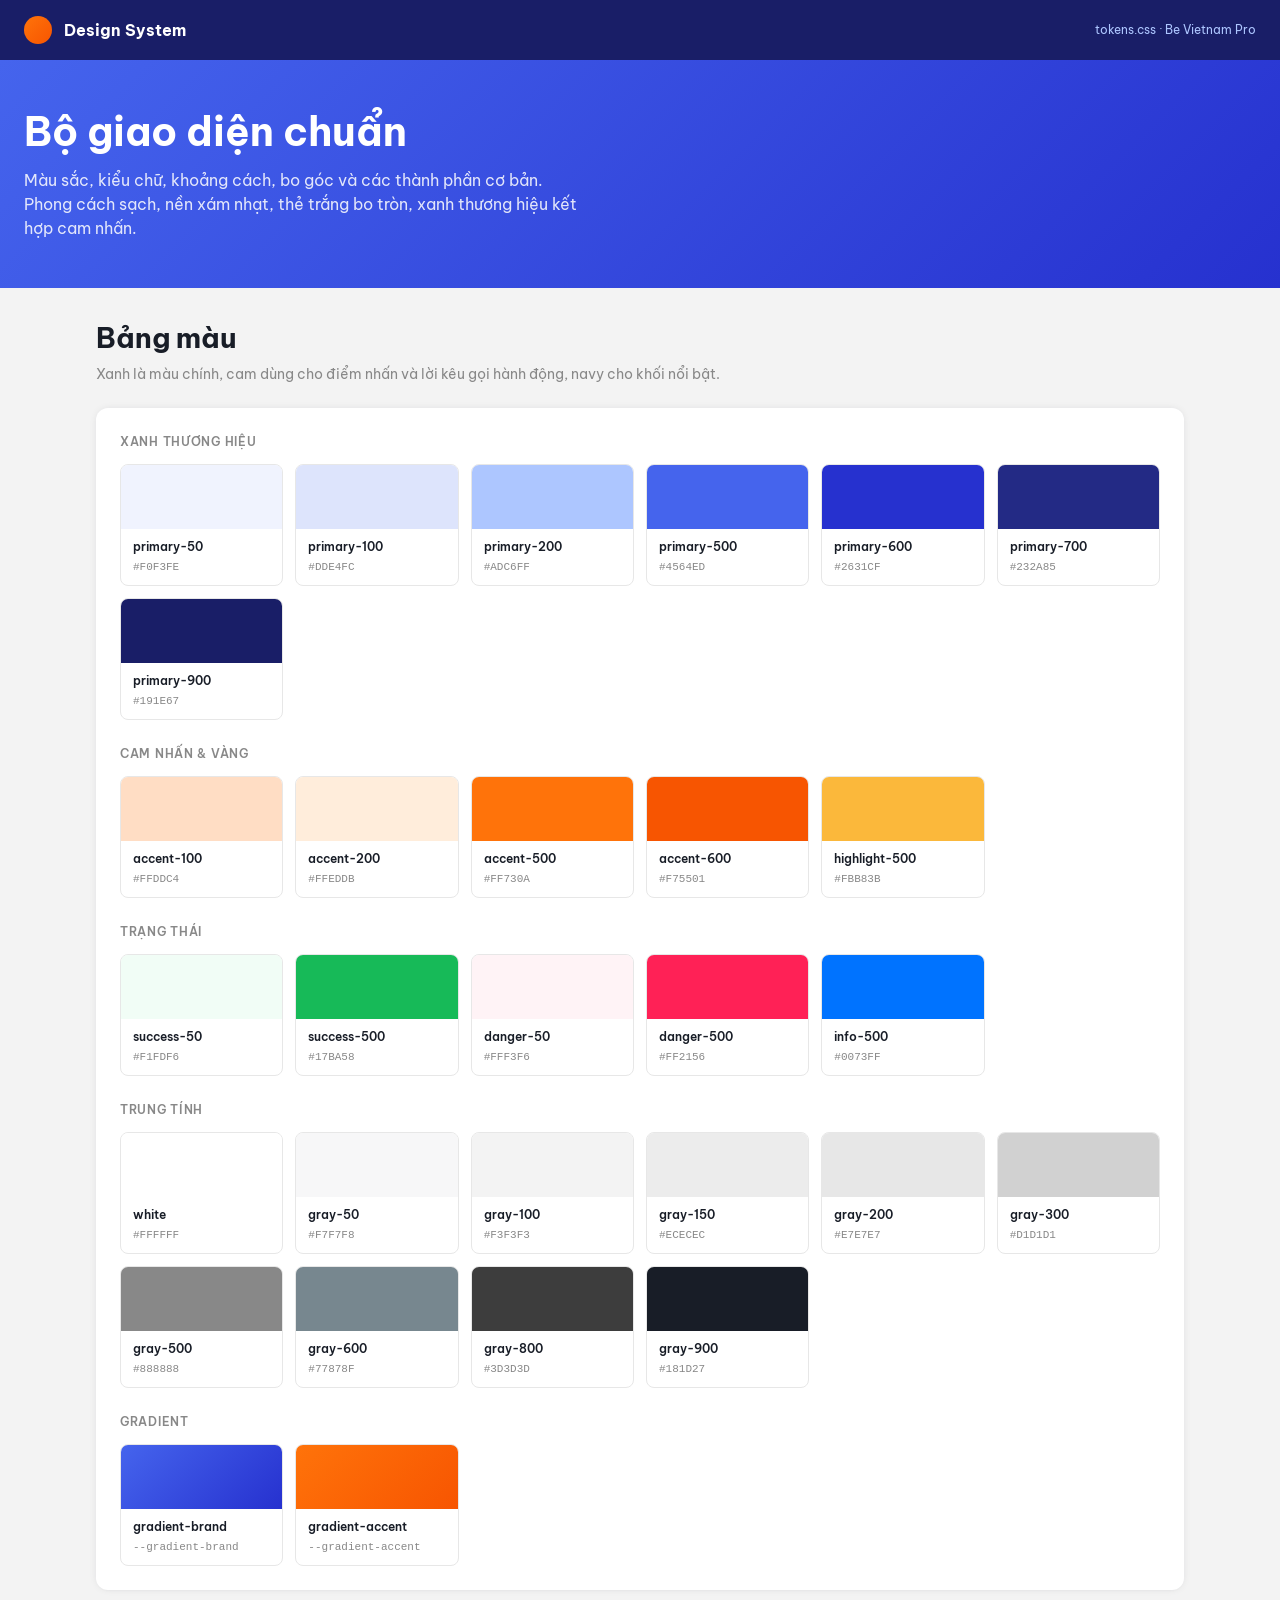
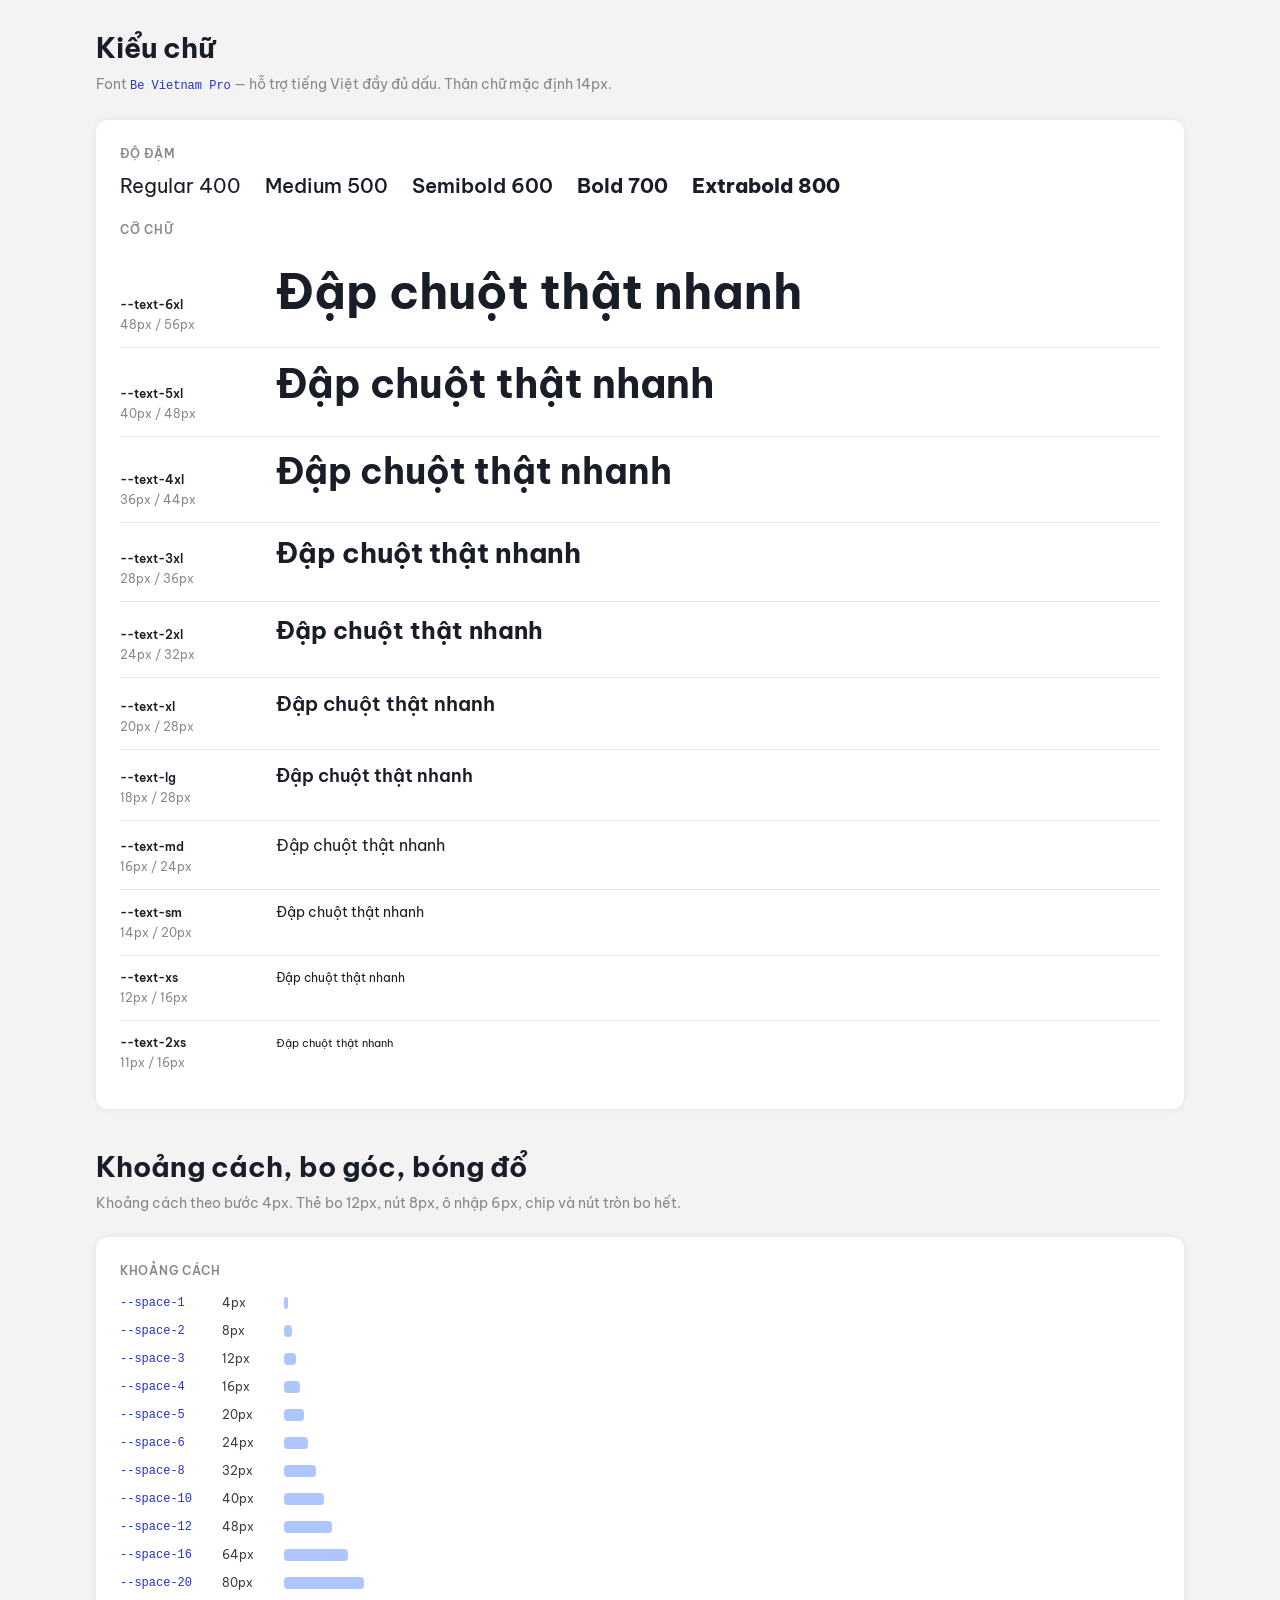
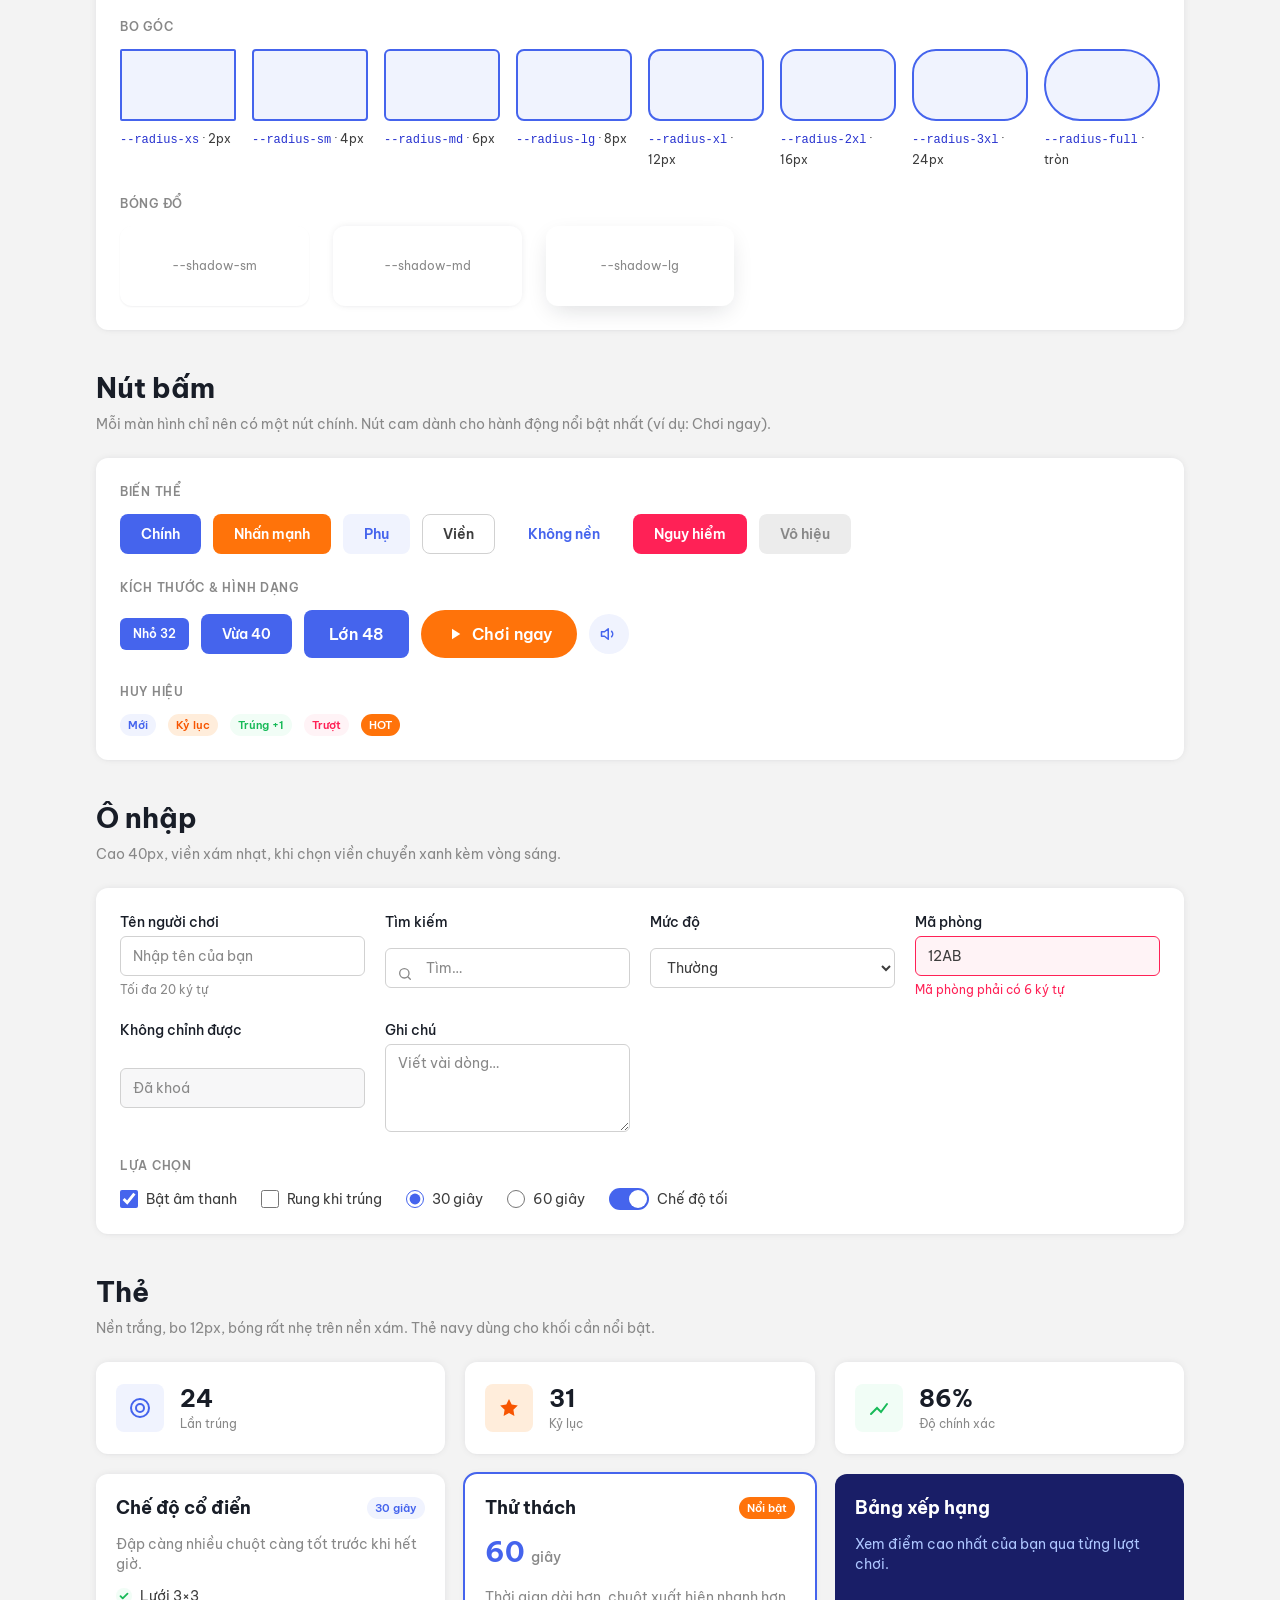
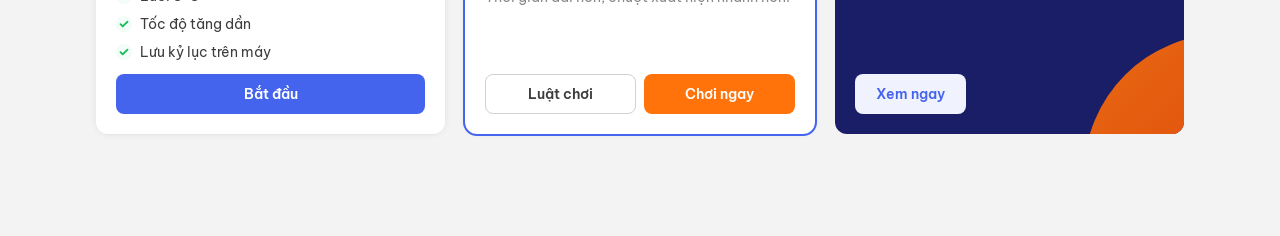
==== design/design-system.html @ 77c72584 "Thêm design system: tokens.css và trang xem trước Bảng màu, kiểu chữ, cỡ chữ, khoảng cách, bo góc, b" ====
<!doctype html>
<html lang="vi">
<head>
<meta charset="utf-8">
<meta name="viewport" content="width=device-width, initial-scale=1">
<title>Design System</title>
<link rel="preconnect" href="https://fonts.googleapis.com">
<link rel="preconnect" href="https://fonts.gstatic.com" crossorigin>
<link href="https://fonts.googleapis.com/css2?family=Be+Vietnam+Pro:wght@400;500;600;700;800&display=swap" rel="stylesheet">
<link rel="stylesheet" href="tokens.css">
<style>
  * { box-sizing: border-box; }
  body {
    margin: 0;
    font-family: var(--font-sans);
    font-size: var(--text-sm);
    line-height: var(--leading-sm);
    color: var(--text-primary);
    background: var(--bg-page);
  }
  h1, h2, h3 { color: var(--text-heading); margin: 0; }

  /* ---------- Bố cục trang xem trước ---------- */
  .topbar {
    background: var(--bg-brand-strong);
    color: var(--text-on-brand);
    padding: var(--space-4) var(--space-6);
    display: flex; align-items: center; gap: var(--space-3);
  }
  .topbar .dot { width: 28px; height: 28px; border-radius: var(--radius-full); background: var(--gradient-accent); }
  .topbar strong { font-size: var(--text-md); font-weight: var(--font-weight-bold); }
  .topbar span { color: var(--color-primary-200); font-size: var(--text-xs); margin-left: auto; }

  .hero {
    background: var(--gradient-brand);
    color: var(--text-on-brand);
    padding: var(--space-12) var(--space-6);
  }
  .hero h1 { color: inherit; font-size: var(--text-5xl); line-height: var(--leading-5xl); font-weight: var(--font-weight-bold); }
  .hero p { margin: var(--space-3) 0 0; font-size: var(--text-md); line-height: var(--leading-md); opacity: .85; max-width: 560px; }

  main { max-width: 1120px; margin: 0 auto; padding: var(--space-8) var(--space-4) var(--space-16); }
  section { margin-bottom: var(--space-10); }
  .section-title { font-size: var(--text-3xl); line-height: var(--leading-3xl); font-weight: var(--font-weight-bold); margin-bottom: var(--space-2); }
  .section-desc { color: var(--text-secondary); margin: 0 0 var(--space-6); }
  .panel {
    background: var(--bg-surface);
    border-radius: var(--radius-xl);
    box-shadow: var(--shadow-md);
    padding: var(--space-6);
  }
  .group-label {
    font-size: var(--text-xs); font-weight: var(--font-weight-semibold);
    color: var(--text-secondary); text-transform: uppercase; letter-spacing: .06em;
    margin: var(--space-6) 0 var(--space-3);
  }
  .group-label:first-child { margin-top: 0; }
  .row { display: flex; flex-wrap: wrap; gap: var(--space-3); align-items: center; }
  code { font-family: var(--font-mono); font-size: var(--text-xs); color: var(--color-primary-600); }

  /* ---------- Bảng màu ---------- */
  .swatches { display: grid; grid-template-columns: repeat(auto-fill, minmax(140px, 1fr)); gap: var(--space-3); }
  .swatch { border: 1px solid var(--border-subtle); border-radius: var(--radius-lg); overflow: hidden; background: var(--bg-surface); }
  .swatch .chip { height: 64px; }
  .swatch .meta { padding: var(--space-2) var(--space-3); }
  .swatch .name { font-weight: var(--font-weight-semibold); font-size: var(--text-xs); color: var(--text-heading); }
  .swatch .hex { font-size: var(--text-2xs); color: var(--text-secondary); font-family: var(--font-mono); }

  /* ---------- Kiểu chữ ---------- */
  .type-row { display: grid; grid-template-columns: 140px 1fr; gap: var(--space-4); align-items: baseline;
              padding: var(--space-3) 0; border-bottom: 1px solid var(--border-subtle); }
  .type-row:last-child { border-bottom: 0; }
  .type-row .spec { font-size: var(--text-xs); color: var(--text-secondary); }
  .type-row .spec b { display: block; color: var(--text-heading); font-weight: var(--font-weight-semibold); }
  .sample { color: var(--text-heading); overflow-wrap: anywhere; }
  .weights { display: flex; flex-wrap: wrap; gap: var(--space-6); font-size: var(--text-xl); color: var(--text-heading); }

  /* ---------- Khoảng cách & bo góc ---------- */
  .space-list { display: grid; gap: var(--space-2); }
  .space-item { display: grid; grid-template-columns: 90px 50px 1fr; align-items: center; gap: var(--space-3); font-size: var(--text-xs); }
  .space-bar { height: 12px; background: var(--color-primary-200); border-radius: var(--radius-sm); }
  .radius-grid { display: grid; grid-template-columns: repeat(auto-fill, minmax(110px, 1fr)); gap: var(--space-4); }
  .radius-box { height: 72px; background: var(--bg-brand-soft); border: 2px solid var(--color-primary-500); }
  .radius-grid .cap { font-size: var(--text-xs); margin-top: var(--space-2); }
  .shadow-grid { display: grid; grid-template-columns: repeat(auto-fill, minmax(160px, 1fr)); gap: var(--space-6); }
  .shadow-box { height: 80px; background: var(--bg-surface); border-radius: var(--radius-xl); display: grid; place-items: center; font-size: var(--text-xs); color: var(--text-secondary); }

  /* =====================================================
     COMPONENT — có thể chép sang dự án
     ===================================================== */

  /* Nút */
  .btn {
    display: inline-flex; align-items: center; justify-content: center; gap: var(--space-2);
    height: 40px; padding: 0 var(--space-5);
    font: inherit; font-size: var(--text-sm); font-weight: var(--font-weight-semibold);
    border: 1px solid transparent; border-radius: var(--radius-lg);
    cursor: pointer; white-space: nowrap;
    transition: background var(--duration-fast) var(--ease-standard),
                border-color var(--duration-fast) var(--ease-standard),
                transform var(--duration-fast) var(--ease-standard);
  }
  .btn:focus-visible { outline: none; box-shadow: var(--focus-ring); }
  .btn:active { transform: translateY(1px); }
  .btn:disabled { cursor: not-allowed; background: var(--color-gray-150); color: var(--color-gray-500); border-color: transparent; }

  .btn-primary   { background: var(--color-primary-500); color: var(--text-on-brand); }
  .btn-primary:hover:not(:disabled)   { background: var(--color-primary-600); }
  .btn-accent    { background: var(--color-accent-500); color: var(--text-on-brand); }
  .btn-accent:hover:not(:disabled)    { background: var(--color-accent-600); }
  .btn-secondary { background: var(--bg-brand-soft); color: var(--color-primary-500); }
  .btn-secondary:hover:not(:disabled) { background: var(--color-primary-100); }
  .btn-outline   { background: var(--bg-surface); color: var(--text-primary); border-color: var(--border-default); }
  .btn-outline:hover:not(:disabled)   { border-color: var(--color-primary-500); color: var(--color-primary-500); }
  .btn-ghost     { background: transparent; color: var(--color-primary-500); }
  .btn-ghost:hover:not(:disabled)     { background: var(--bg-brand-soft); }
  .btn-danger    { background: var(--color-danger-500); color: var(--text-on-brand); }

  .btn-sm   { height: 32px; padding: 0 var(--space-3); font-size: var(--text-xs); border-radius: var(--radius-md); }
  .btn-lg   { height: 48px; padding: 0 var(--space-6); font-size: var(--text-md); }
  .btn-pill { border-radius: var(--radius-full); }
  .btn-icon { width: 40px; padding: 0; border-radius: var(--radius-full); }

  /* Ô nhập */
  .field { display: grid; gap: var(--space-1); min-width: 0; }
  .field label { font-size: var(--text-sm); font-weight: var(--font-weight-medium); color: var(--text-heading); }
  .field .hint { font-size: var(--text-xs); color: var(--text-secondary); }
  .field .hint.error { color: var(--color-danger-500); }
  .input, .select, .textarea {
    width: 100%; height: 40px; padding: 0 var(--space-3);
    font: inherit; color: var(--text-primary);
    background: var(--bg-surface);
    border: 1px solid var(--border-default); border-radius: var(--radius-md);
    transition: border-color var(--duration-fast), box-shadow var(--duration-fast);
  }
  .textarea { height: auto; min-height: 88px; padding: var(--space-2) var(--space-3); resize: vertical; }
  .input::placeholder, .textarea::placeholder { color: var(--color-gray-500); }
  .input:hover, .select:hover, .textarea:hover { border-color: var(--color-gray-500); }
  .input:focus, .select:focus, .textarea:focus { outline: none; border-color: var(--border-focus); box-shadow: var(--focus-ring); }
  .input.is-error { border-color: var(--color-danger-500); background: var(--color-danger-50); }
  .input:disabled { background: var(--bg-subtle); color: var(--color-gray-500); cursor: not-allowed; }
  .input-group { position: relative; }
  .input-group .input { padding-left: 40px; }
  .input-group svg { position: absolute; left: 12px; top: 50%; transform: translateY(-50%); color: var(--color-gray-500); }

  .check { display: inline-flex; align-items: center; gap: var(--space-2); cursor: pointer; }
  .check input { width: 18px; height: 18px; accent-color: var(--color-primary-500); margin: 0; }

  .switch { position: relative; width: 40px; height: 22px; display: inline-block; }
  .switch input { opacity: 0; width: 0; height: 0; }
  .switch span { position: absolute; inset: 0; background: var(--color-gray-300); border-radius: var(--radius-full); cursor: pointer; transition: background var(--duration-base); }
  .switch span::before { content: ""; position: absolute; width: 18px; height: 18px; left: 2px; top: 2px; background: #fff; border-radius: 50%; box-shadow: var(--shadow-sm); transition: transform var(--duration-base) var(--ease-standard); }
  .switch input:checked + span { background: var(--color-primary-500); }
  .switch input:checked + span::before { transform: translateX(18px); }
  .switch input:focus-visible + span { box-shadow: var(--focus-ring); }

  .form-grid { display: grid; grid-template-columns: repeat(auto-fit, minmax(240px, 1fr)); gap: var(--space-5); }

  /* Huy hiệu */
  .badge { display: inline-flex; align-items: center; height: 22px; padding: 0 var(--space-2);
           font-size: var(--text-2xs); font-weight: var(--font-weight-semibold); border-radius: var(--radius-full); }
  .badge-brand   { background: var(--bg-brand-soft); color: var(--color-primary-500); }
  .badge-accent  { background: var(--color-accent-200); color: var(--color-accent-600); }
  .badge-success { background: var(--color-success-50); color: var(--color-success-500); }
  .badge-danger  { background: var(--color-danger-50); color: var(--color-danger-500); }
  .badge-solid   { background: var(--color-accent-500); color: #fff; }

  /* Thẻ */
  .cards { display: grid; grid-template-columns: repeat(auto-fill, minmax(260px, 1fr)); gap: var(--space-5); }
  .card {
    background: var(--bg-surface); border-radius: var(--radius-xl); box-shadow: var(--shadow-md);
    padding: var(--space-5); display: flex; flex-direction: column; gap: var(--space-3);
    transition: box-shadow var(--duration-base) var(--ease-standard), transform var(--duration-base) var(--ease-standard);
  }
  .card.interactive:hover { box-shadow: var(--shadow-lg); transform: translateY(-2px); }
  .card h3 { font-size: var(--text-lg); line-height: var(--leading-lg); font-weight: var(--font-weight-bold); }
  .card p { margin: 0; color: var(--text-secondary); }
  .card .card-head { display: flex; justify-content: space-between; align-items: center; gap: var(--space-2); }
  .card .price { font-size: var(--text-3xl); line-height: var(--leading-3xl); font-weight: var(--font-weight-bold); color: var(--color-primary-500); }
  .card .price small { font-size: var(--text-sm); font-weight: var(--font-weight-medium); color: var(--text-secondary); }
  .card ul { margin: 0; padding: 0; list-style: none; display: grid; gap: var(--space-2); }
  .card li { display: flex; gap: var(--space-2); align-items: flex-start; }
  .card li::before { content: ""; flex: none; width: 16px; height: 16px; margin-top: 2px; border-radius: 50%;
                     background: var(--color-success-50) url("data:image/svg+xml,%3Csvg xmlns='http://www.w3.org/2000/svg' viewBox='0 0 16 16'%3E%3Cpath d='M4.5 8.2l2.2 2.2 4.8-4.8' fill='none' stroke='%2317ba58' stroke-width='1.8' stroke-linecap='round' stroke-linejoin='round'/%3E%3C/svg%3E") center/16px no-repeat; }
  .card .actions { margin-top: auto; display: flex; gap: var(--space-2); }
  .card .actions .btn { flex: 1; }
  .card.featured { outline: 2px solid var(--color-primary-500); }

  .card-stat { flex-direction: row; align-items: center; gap: var(--space-4); }
  .card-stat .icon { flex: none; width: 48px; height: 48px; border-radius: var(--radius-lg); display: grid; place-items: center; }
  .card-stat .value { font-size: var(--text-2xl); line-height: var(--leading-2xl); font-weight: var(--font-weight-bold); color: var(--text-heading); }
  .card-stat .label { font-size: var(--text-xs); color: var(--text-secondary); }

  .card-dark { background: var(--bg-brand-strong); color: var(--text-on-brand); box-shadow: none; position: relative; overflow: hidden; }
  .card-dark h3 { color: inherit; }
  .card-dark p { color: var(--color-primary-200); }
  .card-dark::after { content: ""; position: absolute; right: -40px; bottom: -40px; width: 140px; height: 140px;
                      border-top-left-radius: var(--radius-full); background: var(--gradient-accent); opacity: .9; }
  .card-dark > * { position: relative; z-index: 1; }

  @media (max-width: 600px) {
    .hero { padding: var(--space-8) var(--space-4); }
    .hero h1 { font-size: var(--text-3xl); line-height: var(--leading-3xl); }
    .panel { padding: var(--space-4); }
    .type-row { grid-template-columns: 1fr; gap: var(--space-1); }
    .topbar span { display: none; }
  }
</style>
</head>
<body>

<header class="topbar">
  <div class="dot" aria-hidden="true"></div>
  <strong>Design System</strong>
  <span>tokens.css · Be Vietnam Pro</span>
</header>

<div class="hero">
  <h1>Bộ giao diện chuẩn</h1>
  <p>Màu sắc, kiểu chữ, khoảng cách, bo góc và các thành phần cơ bản. Phong cách sạch, nền xám nhạt, thẻ trắng bo tròn, xanh thương hiệu kết hợp cam nhấn.</p>
</div>

<main>

  <!-- ============ MÀU ============ -->
  <section>
    <h2 class="section-title">Bảng màu</h2>
    <p class="section-desc">Xanh là màu chính, cam dùng cho điểm nhấn và lời kêu gọi hành động, navy cho khối nổi bật.</p>
    <div class="panel" id="palette"></div>
  </section>

  <!-- ============ KIỂU CHỮ ============ -->
  <section>
    <h2 class="section-title">Kiểu chữ</h2>
    <p class="section-desc">Font <code>Be Vietnam Pro</code> — hỗ trợ tiếng Việt đầy đủ dấu. Thân chữ mặc định 14px.</p>
    <div class="panel">
      <div class="group-label">Độ đậm</div>
      <div class="weights">
        <span style="font-weight:400">Regular 400</span>
        <span style="font-weight:500">Medium 500</span>
        <span style="font-weight:600">Semibold 600</span>
        <span style="font-weight:700">Bold 700</span>
        <span style="font-weight:800">Extrabold 800</span>
      </div>
      <div class="group-label">Cỡ chữ</div>
      <div id="typescale"></div>
    </div>
  </section>

  <!-- ============ KHOẢNG CÁCH / BO GÓC / BÓNG ============ -->
  <section>
    <h2 class="section-title">Khoảng cách, bo góc, bóng đổ</h2>
    <p class="section-desc">Khoảng cách theo bước 4px. Thẻ bo 12px, nút 8px, ô nhập 6px, chip và nút tròn bo hết.</p>
    <div class="panel">
      <div class="group-label">Khoảng cách</div>
      <div class="space-list" id="spacing"></div>
      <div class="group-label">Bo góc</div>
      <div class="radius-grid" id="radius"></div>
      <div class="group-label">Bóng đổ</div>
      <div class="shadow-grid">
        <div class="shadow-box" style="box-shadow:var(--shadow-sm)">--shadow-sm</div>
        <div class="shadow-box" style="box-shadow:var(--shadow-md)">--shadow-md</div>
        <div class="shadow-box" style="box-shadow:var(--shadow-lg)">--shadow-lg</div>
      </div>
    </div>
  </section>

  <!-- ============ NÚT ============ -->
  <section>
    <h2 class="section-title">Nút bấm</h2>
    <p class="section-desc">Mỗi màn hình chỉ nên có một nút chính. Nút cam dành cho hành động nổi bật nhất (ví dụ: Chơi ngay).</p>
    <div class="panel">
      <div class="group-label">Biến thể</div>
      <div class="row">
        <button class="btn btn-primary">Chính</button>
        <button class="btn btn-accent">Nhấn mạnh</button>
        <button class="btn btn-secondary">Phụ</button>
        <button class="btn btn-outline">Viền</button>
        <button class="btn btn-ghost">Không nền</button>
        <button class="btn btn-danger">Nguy hiểm</button>
        <button class="btn btn-primary" disabled>Vô hiệu</button>
      </div>
      <div class="group-label">Kích thước & hình dạng</div>
      <div class="row">
        <button class="btn btn-primary btn-sm">Nhỏ 32</button>
        <button class="btn btn-primary">Vừa 40</button>
        <button class="btn btn-primary btn-lg">Lớn 48</button>
        <button class="btn btn-accent btn-lg btn-pill">
          <svg width="18" height="18" viewBox="0 0 24 24" fill="currentColor" aria-hidden="true"><path d="M8 5v14l11-7z"/></svg>
          Chơi ngay
        </button>
        <button class="btn btn-secondary btn-icon" aria-label="Âm thanh">
          <svg width="18" height="18" viewBox="0 0 24 24" fill="none" stroke="currentColor" stroke-width="2" stroke-linecap="round" stroke-linejoin="round" aria-hidden="true"><path d="M11 5 6 9H2v6h4l5 4V5z"/><path d="M15.5 8.5a5 5 0 0 1 0 7"/></svg>
        </button>
      </div>
      <div class="group-label">Huy hiệu</div>
      <div class="row">
        <span class="badge badge-brand">Mới</span>
        <span class="badge badge-accent">Kỷ lục</span>
        <span class="badge badge-success">Trúng +1</span>
        <span class="badge badge-danger">Trượt</span>
        <span class="badge badge-solid">HOT</span>
      </div>
    </div>
  </section>

  <!-- ============ Ô NHẬP ============ -->
  <section>
    <h2 class="section-title">Ô nhập</h2>
    <p class="section-desc">Cao 40px, viền xám nhạt, khi chọn viền chuyển xanh kèm vòng sáng.</p>
    <div class="panel">
      <div class="form-grid">
        <div class="field">
          <label for="f1">Tên người chơi</label>
          <input id="f1" class="input" placeholder="Nhập tên của bạn">
          <span class="hint">Tối đa 20 ký tự</span>
        </div>
        <div class="field">
          <label for="f2">Tìm kiếm</label>
          <div class="input-group">
            <svg width="16" height="16" viewBox="0 0 24 24" fill="none" stroke="currentColor" stroke-width="2" stroke-linecap="round" aria-hidden="true"><circle cx="11" cy="11" r="7"/><path d="m20 20-3.5-3.5"/></svg>
            <input id="f2" class="input" placeholder="Tìm…">
          </div>
        </div>
        <div class="field">
          <label for="f3">Mức độ</label>
          <select id="f3" class="select">
            <option>Dễ</option><option selected>Thường</option><option>Khó</option>
          </select>
        </div>
        <div class="field">
          <label for="f4">Mã phòng</label>
          <input id="f4" class="input is-error" value="12AB" aria-invalid="true" aria-describedby="f4h">
          <span class="hint error" id="f4h">Mã phòng phải có 6 ký tự</span>
        </div>
        <div class="field">
          <label for="f5">Không chỉnh được</label>
          <input id="f5" class="input" value="Đã khoá" disabled>
        </div>
        <div class="field">
          <label for="f6">Ghi chú</label>
          <textarea id="f6" class="textarea" placeholder="Viết vài dòng…"></textarea>
        </div>
      </div>
      <div class="group-label">Lựa chọn</div>
      <div class="row" style="gap:var(--space-6)">
        <label class="check"><input type="checkbox" checked> Bật âm thanh</label>
        <label class="check"><input type="checkbox"> Rung khi trúng</label>
        <label class="check"><input type="radio" name="r" checked> 30 giây</label>
        <label class="check"><input type="radio" name="r"> 60 giây</label>
        <label class="check"><span class="switch"><input type="checkbox" checked><span></span></span> Chế độ tối</label>
      </div>
    </div>
  </section>

  <!-- ============ THẺ ============ -->
  <section>
    <h2 class="section-title">Thẻ</h2>
    <p class="section-desc">Nền trắng, bo 12px, bóng rất nhẹ trên nền xám. Thẻ navy dùng cho khối cần nổi bật.</p>

    <div class="cards" style="margin-bottom:var(--space-5)">
      <div class="card card-stat">
        <div class="icon" style="background:var(--bg-brand-soft);color:var(--color-primary-500)">
          <svg width="24" height="24" viewBox="0 0 24 24" fill="none" stroke="currentColor" stroke-width="2" stroke-linecap="round" aria-hidden="true"><circle cx="12" cy="12" r="9"/><circle cx="12" cy="12" r="4"/></svg>
        </div>
        <div><div class="value">24</div><div class="label">Lần trúng</div></div>
      </div>
      <div class="card card-stat">
        <div class="icon" style="background:var(--color-accent-200);color:var(--color-accent-600)">
          <svg width="24" height="24" viewBox="0 0 24 24" fill="currentColor" aria-hidden="true"><path d="m12 3 2.7 5.6 6.1.9-4.4 4.3 1 6.1L12 17l-5.4 2.9 1-6.1-4.4-4.3 6.1-.9z"/></svg>
        </div>
        <div><div class="value">31</div><div class="label">Kỷ lục</div></div>
      </div>
      <div class="card card-stat">
        <div class="icon" style="background:var(--color-success-50);color:var(--color-success-500)">
          <svg width="24" height="24" viewBox="0 0 24 24" fill="none" stroke="currentColor" stroke-width="2" stroke-linecap="round" aria-hidden="true"><path d="M4 18 10 12l4 4 6-8"/></svg>
        </div>
        <div><div class="value">86%</div><div class="label">Độ chính xác</div></div>
      </div>
    </div>

    <div class="cards">
      <article class="card interactive">
        <div class="card-head"><h3>Chế độ cổ điển</h3><span class="badge badge-brand">30 giây</span></div>
        <p>Đập càng nhiều chuột càng tốt trước khi hết giờ.</p>
        <ul>
          <li>Lưới 3×3</li>
          <li>Tốc độ tăng dần</li>
          <li>Lưu kỷ lục trên máy</li>
        </ul>
        <div class="actions"><button class="btn btn-primary">Bắt đầu</button></div>
      </article>

      <article class="card interactive featured">
        <div class="card-head"><h3>Thử thách</h3><span class="badge badge-solid">Nổi bật</span></div>
        <div class="price">60 <small>giây</small></div>
        <p>Thời gian dài hơn, chuột xuất hiện nhanh hơn.</p>
        <div class="actions">
          <button class="btn btn-outline">Luật chơi</button>
          <button class="btn btn-accent">Chơi ngay</button>
        </div>
      </article>

      <article class="card card-dark">
        <h3>Bảng xếp hạng</h3>
        <p>Xem điểm cao nhất của bạn qua từng lượt chơi.</p>
        <div class="actions"><button class="btn btn-secondary" style="flex:0 0 auto">Xem ngay</button></div>
      </article>
    </div>
  </section>

</main>

<script>
  const palette = [
    ["Xanh thương hiệu", [
      ["primary-50", "--color-primary-50"], ["primary-100", "--color-primary-100"], ["primary-200", "--color-primary-200"],
      ["primary-500", "--color-primary-500"], ["primary-600", "--color-primary-600"], ["primary-700", "--color-primary-700"],
      ["primary-900", "--color-primary-900"]]],
    ["Cam nhấn & vàng", [
      ["accent-100", "--color-accent-100"], ["accent-200", "--color-accent-200"], ["accent-500", "--color-accent-500"],
      ["accent-600", "--color-accent-600"], ["highlight-500", "--color-highlight-500"]]],
    ["Trạng thái", [
      ["success-50", "--color-success-50"], ["success-500", "--color-success-500"],
      ["danger-50", "--color-danger-50"], ["danger-500", "--color-danger-500"], ["info-500", "--color-info-500"]]],
    ["Trung tính", [
      ["white", "--color-white"], ["gray-50", "--color-gray-50"], ["gray-100", "--color-gray-100"], ["gray-150", "--color-gray-150"],
      ["gray-200", "--color-gray-200"], ["gray-300", "--color-gray-300"], ["gray-500", "--color-gray-500"],
      ["gray-600", "--color-gray-600"], ["gray-800", "--color-gray-800"], ["gray-900", "--color-gray-900"]]],
    ["Gradient", [["gradient-brand", "--gradient-brand"], ["gradient-accent", "--gradient-accent"]]],
  ];
  const css = getComputedStyle(document.documentElement);
  const v = n => css.getPropertyValue(n).trim();

  document.getElementById("palette").innerHTML = palette.map(([group, items]) => `
    <div class="group-label">${group}</div>
    <div class="swatches">${items.map(([name, token]) => `
      <div class="swatch">
        <div class="chip" style="background:var(${token})"></div>
        <div class="meta"><div class="name">${name}</div><div class="hex">${token.startsWith("--gradient") ? token : v(token).toUpperCase()}</div></div>
      </div>`).join("")}
    </div>`).join("");

  const sizes = ["6xl","5xl","4xl","3xl","2xl","xl","lg","md","sm","xs","2xs"];
  const weightFor = s => ["6xl","5xl","4xl","3xl","2xl"].includes(s) ? 700 : ["xl","lg"].includes(s) ? 600 : 400;
  document.getElementById("typescale").innerHTML = sizes.map(s => `
    <div class="type-row">
      <div class="spec"><b>--text-${s}</b>${v("--text-" + s)} / ${v("--leading-" + s)}</div>
      <div class="sample" style="font-size:var(--text-${s});line-height:var(--leading-${s});font-weight:${weightFor(s)}">Đập chuột thật nhanh</div>
    </div>`).join("");

  document.getElementById("spacing").innerHTML = ["1","2","3","4","5","6","8","10","12","16","20"].map(n => `
    <div class="space-item"><code>--space-${n}</code><span>${v("--space-" + n)}</span><div class="space-bar" style="width:var(--space-${n})"></div></div>`).join("");

  document.getElementById("radius").innerHTML = ["xs","sm","md","lg","xl","2xl","3xl","full"].map(r => `
    <div><div class="radius-box" style="border-radius:var(--radius-${r})"></div>
    <div class="cap"><code>--radius-${r}</code> · ${v("--radius-" + r) === "9999px" ? "tròn" : v("--radius-" + r)}</div></div>`).join("");
</script>
</body>
</html>
---- design/tokens.css ----
/*
 * Design tokens — phong cách tham khảo fpt.vn
 * (chỉ học bảng màu, kiểu chữ, nhịp khoảng cách, bo góc; không dùng logo/hình ảnh/nội dung)
 *
 * Cách dùng:  <link rel="stylesheet" href="design/tokens.css">
 * Font:       Be Vietnam Pro (Google Fonts) — nạp trong HTML.
 */

:root {
  /* ===== MÀU ===== */

  /* Xanh thương hiệu (màu chính) */
  --color-primary-50:  #f0f3fe;  /* nền nhạt, container */
  --color-primary-100: #dde4fc;
  --color-primary-200: #adc6ff;
  --color-primary-500: #4564ed;  /* màu chính */
  --color-primary-600: #2631cf;  /* hover */
  --color-primary-700: #232a85;  /* active */
  --color-primary-900: #191e67;  /* navy — header, khối nổi bật */

  /* Cam nhấn (khuyến mãi, CTA phụ, điểm nhấn) */
  --color-accent-100: #ffddc4;
  --color-accent-200: #ffeddb;
  --color-accent-500: #ff730a;
  --color-accent-600: #f75501;

  /* Vàng (huy hiệu, ngôi sao, kỷ lục) */
  --color-highlight-500: #fbb83b;

  /* Trạng thái */
  --color-success-50:  #f1fdf6;
  --color-success-500: #17ba58;
  --color-danger-50:   #fff3f6;
  --color-danger-500:  #ff2156;
  --color-info-500:    #0073ff;

  /* Trung tính */
  --color-white:      #ffffff;
  --color-gray-50:    #f7f7f8;
  --color-gray-100:   #f3f3f3;  /* nền trang */
  --color-gray-150:   #ececec;
  --color-gray-200:   #e7e7e7;  /* viền nhẹ */
  --color-gray-300:   #d1d1d1;  /* viền ô nhập */
  --color-gray-500:   #888888;  /* chữ phụ */
  --color-gray-600:   #77878f;
  --color-gray-800:   #3d3d3d;  /* chữ chính */
  --color-gray-900:   #181d27;  /* tiêu đề đậm */

  /* Vai trò (dùng cái này trong component) */
  --bg-page:          var(--color-gray-100);
  --bg-surface:       var(--color-white);
  --bg-subtle:        var(--color-gray-50);
  --bg-brand:         var(--color-primary-500);
  --bg-brand-soft:    var(--color-primary-50);
  --bg-brand-strong:  var(--color-primary-900);
  --text-primary:     var(--color-gray-800);
  --text-heading:     var(--color-gray-900);
  --text-secondary:   var(--color-gray-500);
  --text-on-brand:    var(--color-white);
  --text-link:        var(--color-primary-500);
  --border-subtle:    var(--color-gray-200);
  --border-default:   var(--color-gray-300);
  --border-focus:     var(--color-primary-500);
  --focus-ring:       0 0 0 3px rgba(69, 100, 237, 0.25);

  /* Gradient thương hiệu (banner, nút nổi bật) */
  --gradient-brand:  linear-gradient(135deg, #4564ed 0%, #2631cf 100%);
  --gradient-accent: linear-gradient(135deg, #ff730a 0%, #f75501 100%);

  /* ===== KIỂU CHỮ ===== */
  --font-sans: "Be Vietnam Pro", system-ui, -apple-system, BlinkMacSystemFont,
               "Segoe UI", Roboto, sans-serif;
  --font-mono: ui-monospace, SFMono-Regular, Menlo, Consolas, monospace;

  --font-weight-regular:   400;
  --font-weight-medium:    500;
  --font-weight-semibold:  600;
  --font-weight-bold:      700;
  --font-weight-extrabold: 800;

  /* ===== CỠ CHỮ (kèm line-height) ===== */
  --text-2xs:  11px;  --leading-2xs: 16px;   /* nhãn nhỏ, badge */
  --text-xs:   12px;  --leading-xs:  16px;
  --text-sm:   14px;  --leading-sm:  20px;   /* thân chữ mặc định */
  --text-md:   16px;  --leading-md:  24px;
  --text-lg:   18px;  --leading-lg:  28px;
  --text-xl:   20px;  --leading-xl:  28px;
  --text-2xl:  24px;  --leading-2xl: 32px;
  --text-3xl:  28px;  --leading-3xl: 36px;   /* tiêu đề mục */
  --text-4xl:  36px;  --leading-4xl: 44px;
  --text-5xl:  40px;  --leading-5xl: 48px;   /* tiêu đề lớn */
  --text-6xl:  48px;  --leading-6xl: 56px;

  /* ===== KHOẢNG CÁCH (bước 4px) ===== */
  --space-0:   0;
  --space-1:   4px;
  --space-2:   8px;
  --space-3:   12px;
  --space-4:   16px;
  --space-5:   20px;
  --space-6:   24px;
  --space-8:   32px;
  --space-10:  40px;
  --space-12:  48px;
  --space-16:  64px;
  --space-20:  80px;

  /* ===== BO GÓC ===== */
  --radius-xs:   2px;
  --radius-sm:   4px;
  --radius-md:   6px;    /* ô nhập, nút nhỏ — dùng nhiều nhất */
  --radius-lg:   8px;    /* nút */
  --radius-xl:   12px;   /* thẻ */
  --radius-2xl:  16px;   /* khối lớn, modal */
  --radius-3xl:  24px;   /* banner */
  --radius-full: 9999px; /* nút tròn, chip, avatar */

  /* ===== BÓNG ĐỔ (rất nhẹ) ===== */
  --shadow-sm: 0 1px 2px rgba(16, 24, 40, 0.06);
  --shadow-md: 0 2px 4px -4px rgba(16, 24, 40, 0.12), 0 0 8px -2px rgba(16, 24, 40, 0.12);
  --shadow-lg: 0 8px 24px -6px rgba(16, 24, 40, 0.16);

  /* ===== CHUYỂN ĐỘNG ===== */
  --duration-fast: 150ms;
  --duration-base: 200ms;
  --ease-standard: cubic-bezier(0.4, 0, 0.2, 1);
}
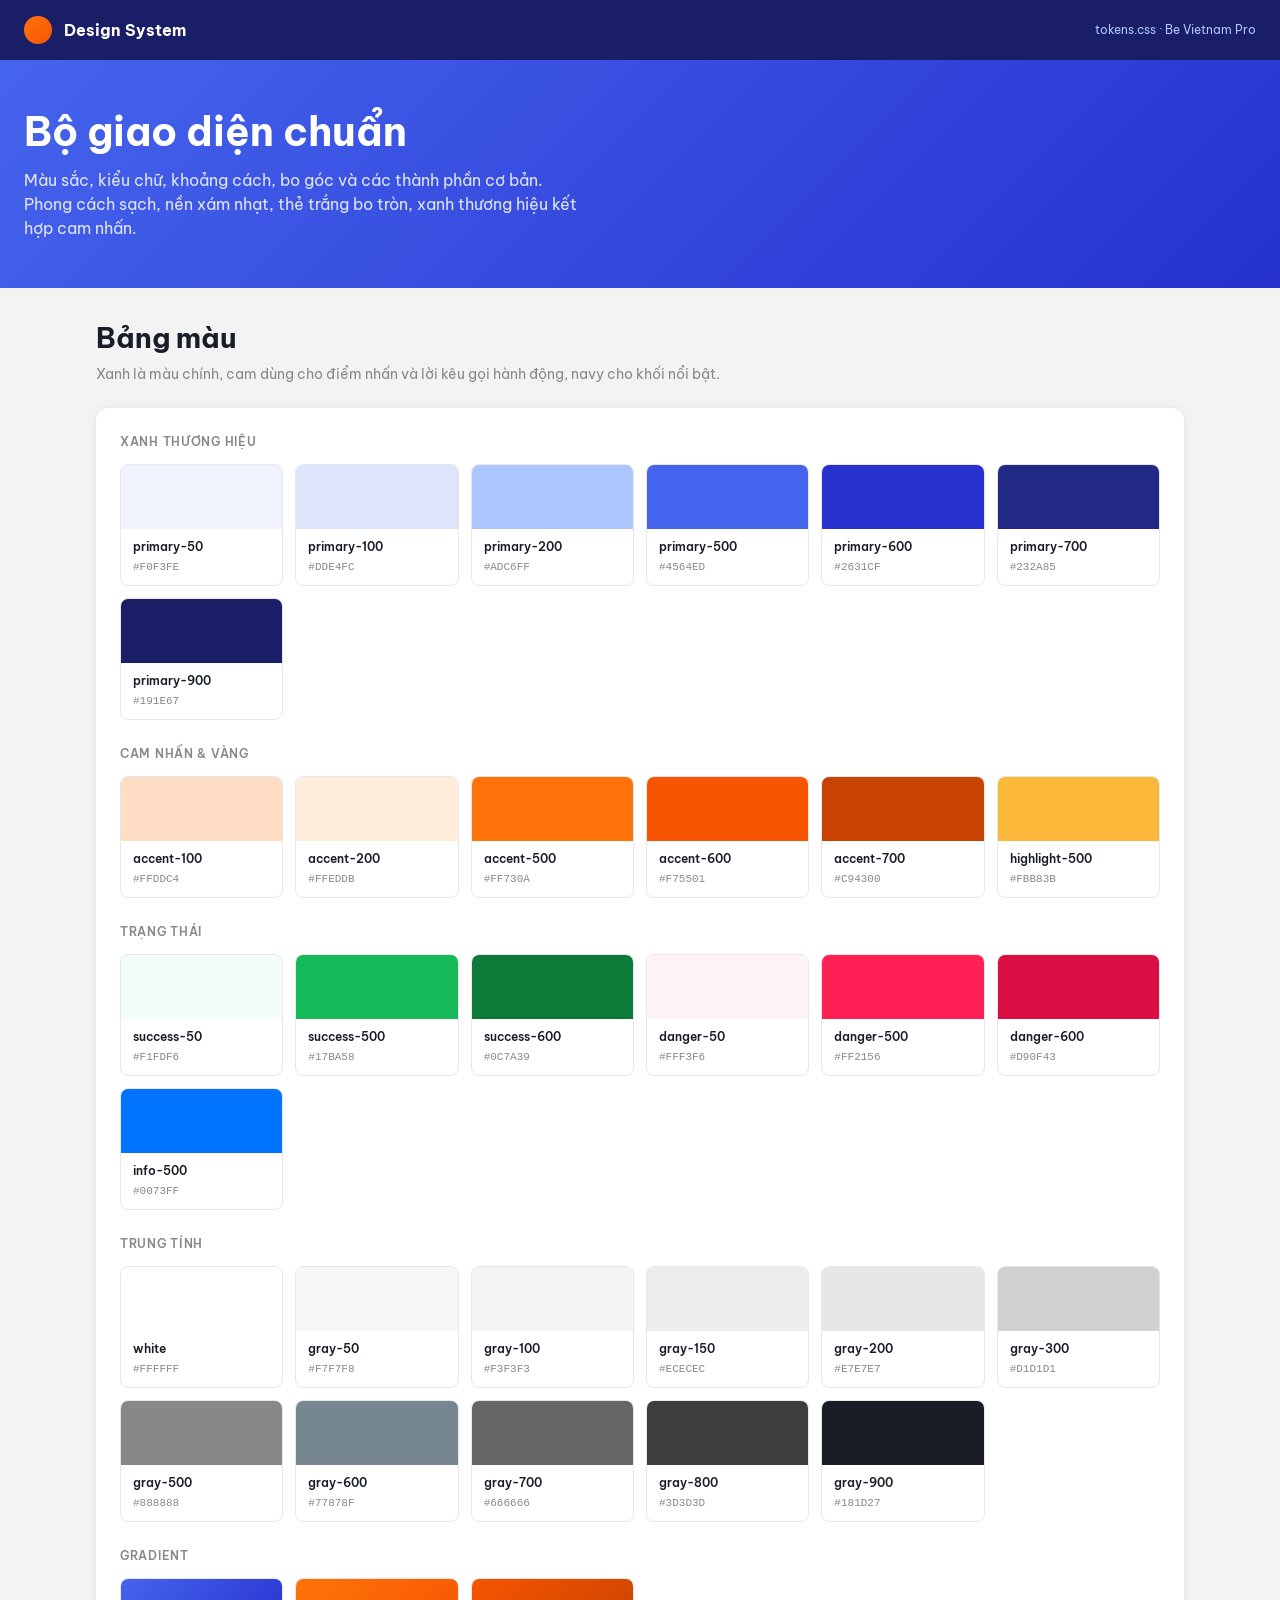
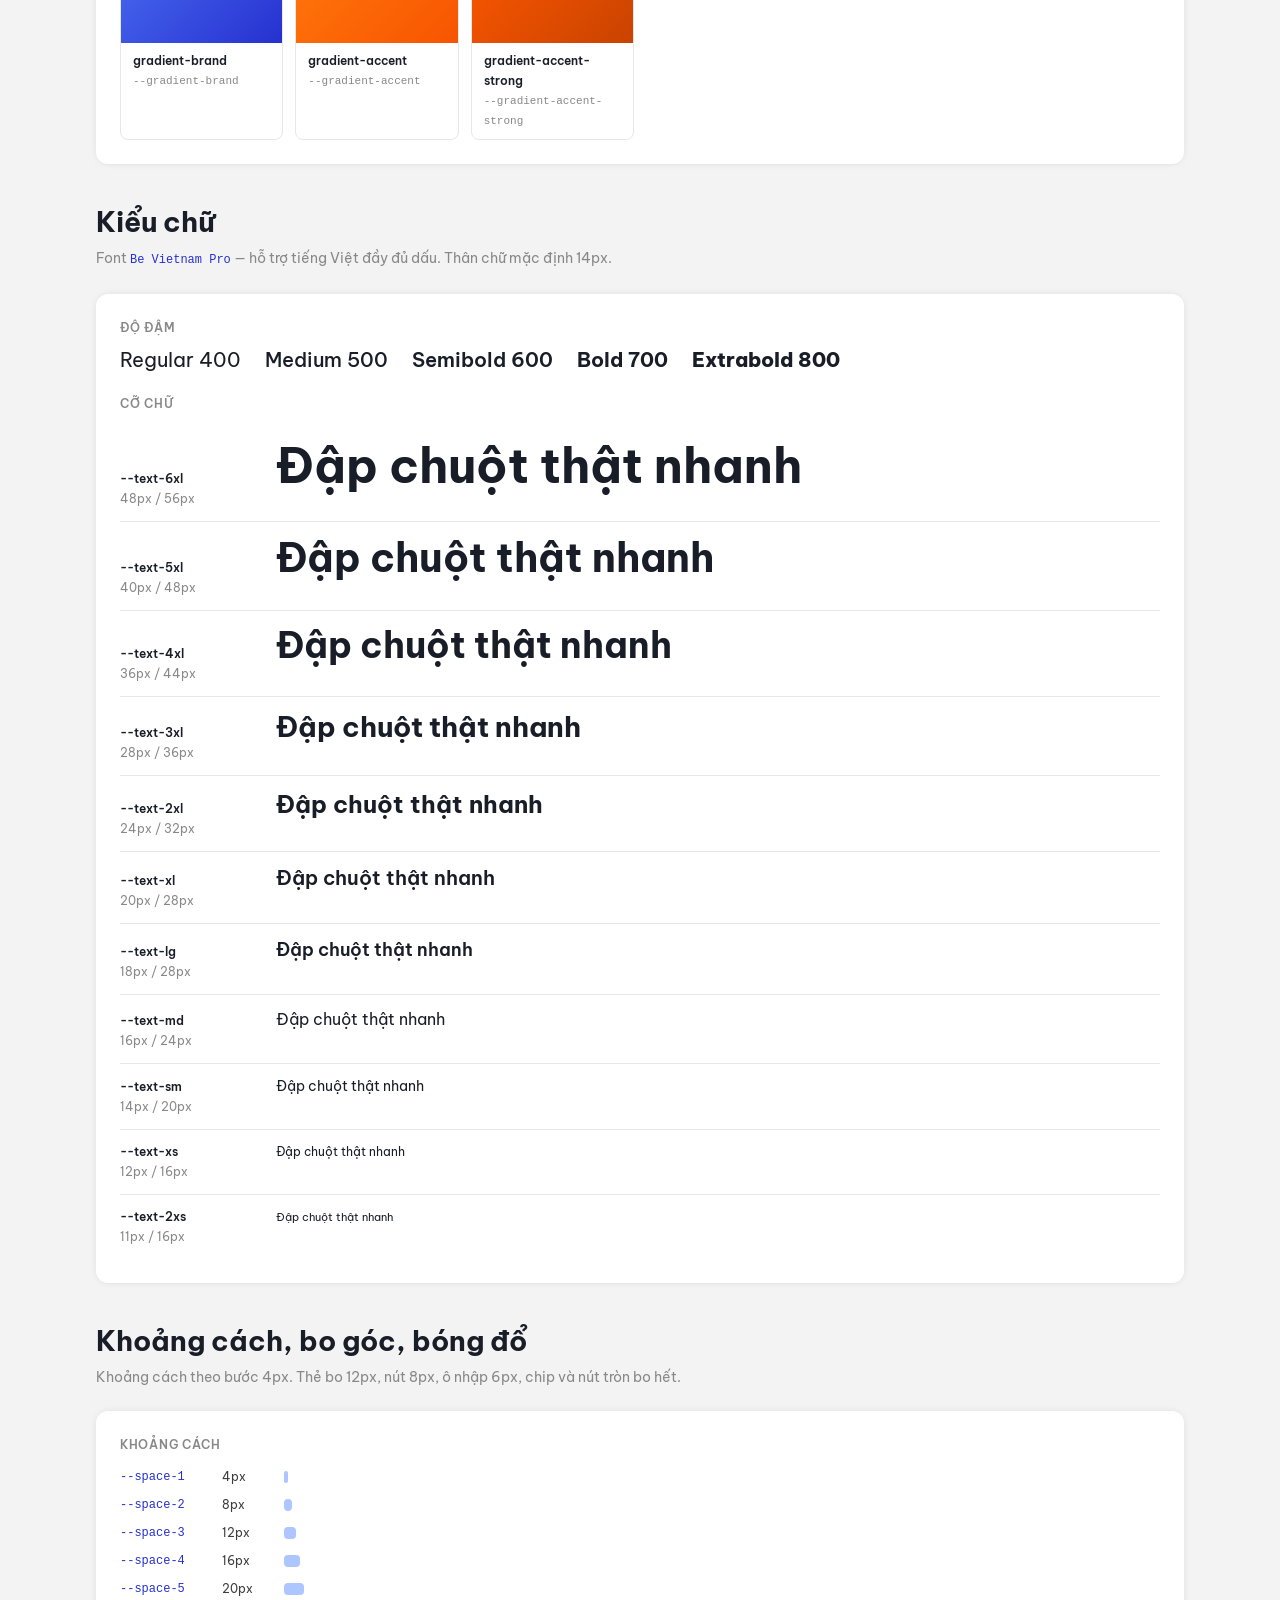
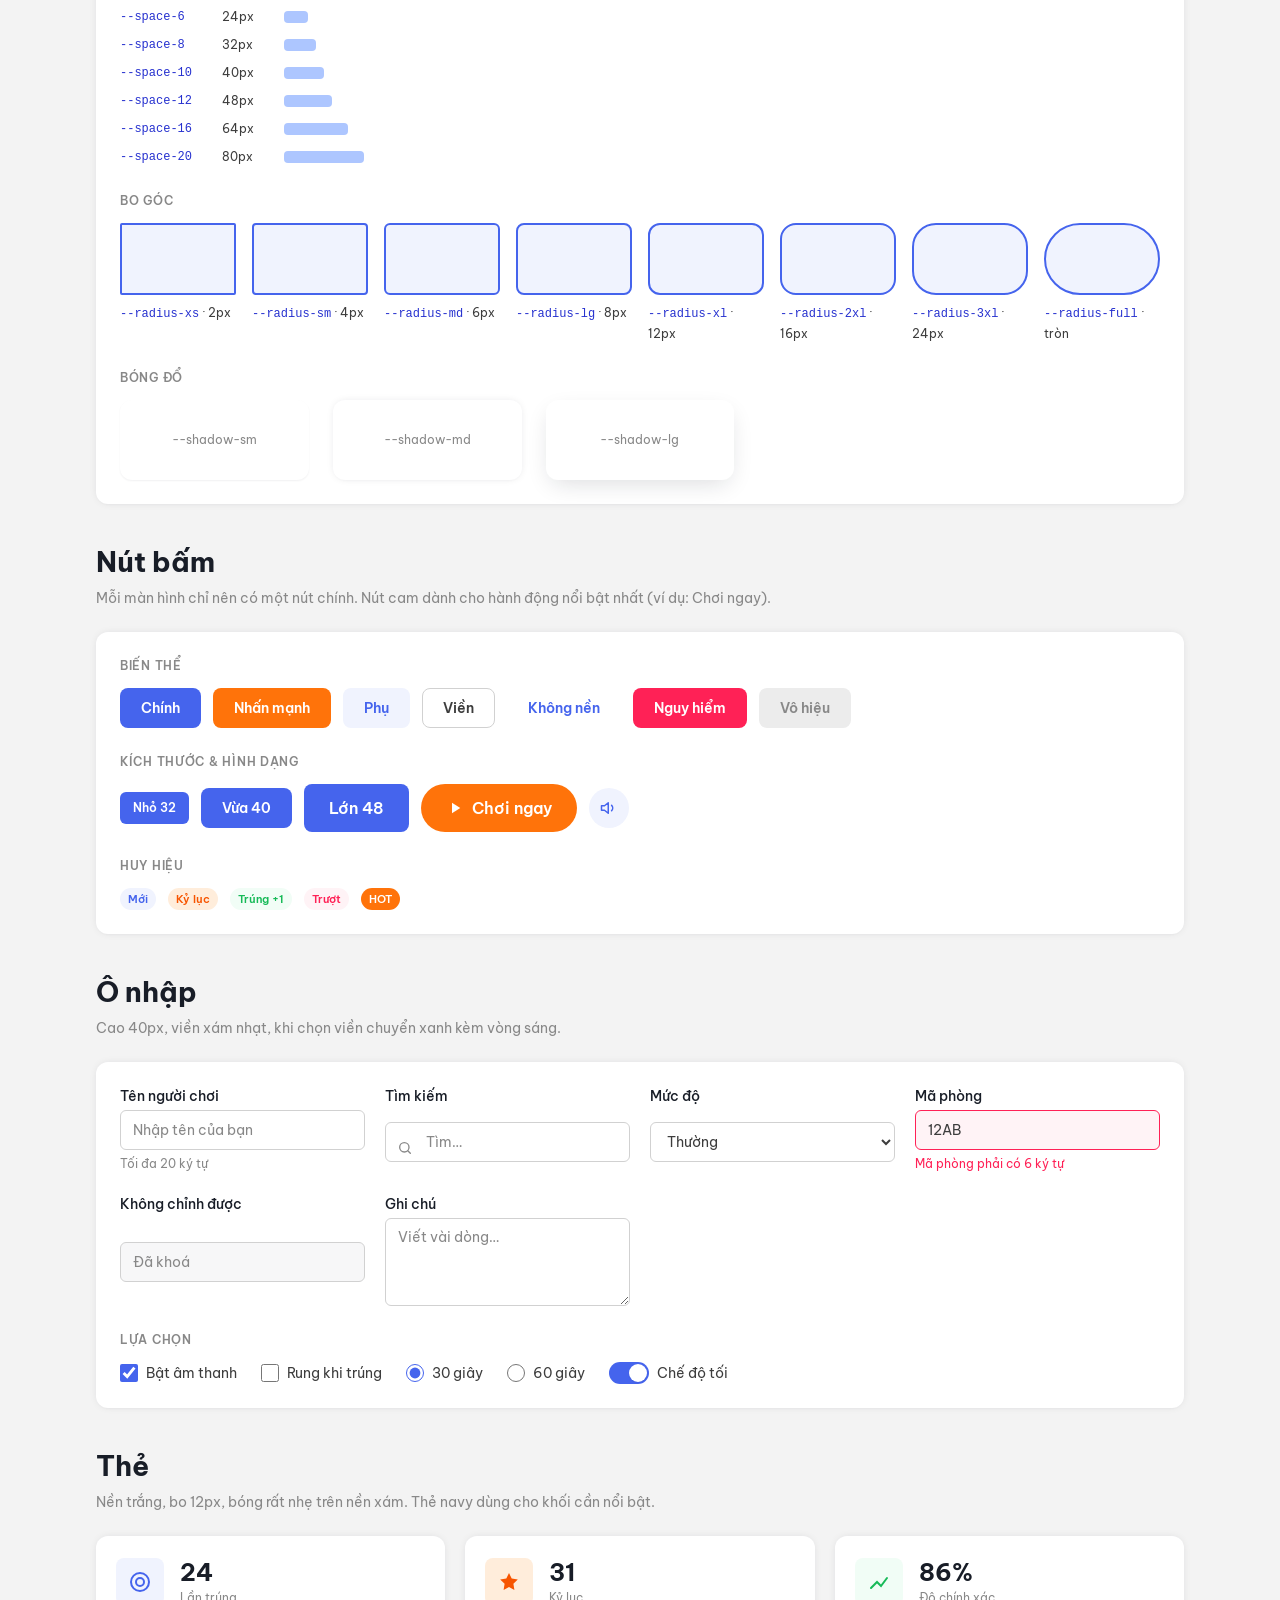
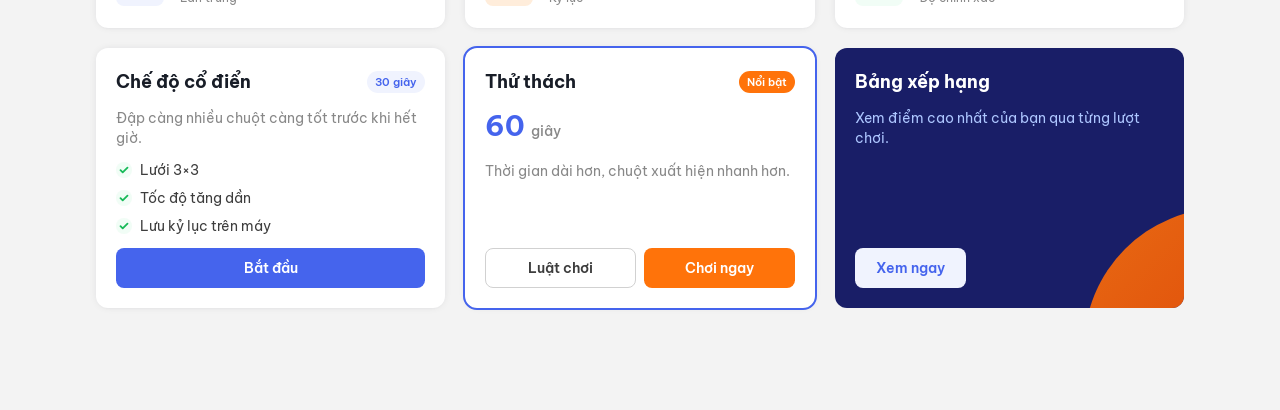
==== commit 48ab4fa1: "Sửa 4 cặp màu chưa đạt tương phản Thêm token đậm hơn (accent-700, success-600, danger-600, gray-700," ====
--- a/design/design-system.html
+++ b/design/design-system.html
@@ -419,15 +419,15 @@
       ["primary-900", "--color-primary-900"]]],
     ["Cam nhấn & vàng", [
       ["accent-100", "--color-accent-100"], ["accent-200", "--color-accent-200"], ["accent-500", "--color-accent-500"],
-      ["accent-600", "--color-accent-600"], ["highlight-500", "--color-highlight-500"]]],
+      ["accent-600", "--color-accent-600"], ["accent-700", "--color-accent-700"], ["highlight-500", "--color-highlight-500"]]],
     ["Trạng thái", [
-      ["success-50", "--color-success-50"], ["success-500", "--color-success-500"],
-      ["danger-50", "--color-danger-50"], ["danger-500", "--color-danger-500"], ["info-500", "--color-info-500"]]],
+      ["success-50", "--color-success-50"], ["success-500", "--color-success-500"], ["success-600", "--color-success-600"],
+      ["danger-50", "--color-danger-50"], ["danger-500", "--color-danger-500"], ["danger-600", "--color-danger-600"], ["info-500", "--color-info-500"]]],
     ["Trung tính", [
       ["white", "--color-white"], ["gray-50", "--color-gray-50"], ["gray-100", "--color-gray-100"], ["gray-150", "--color-gray-150"],
       ["gray-200", "--color-gray-200"], ["gray-300", "--color-gray-300"], ["gray-500", "--color-gray-500"],
-      ["gray-600", "--color-gray-600"], ["gray-800", "--color-gray-800"], ["gray-900", "--color-gray-900"]]],
-    ["Gradient", [["gradient-brand", "--gradient-brand"], ["gradient-accent", "--gradient-accent"]]],
+      ["gray-600", "--color-gray-600"], ["gray-700", "--color-gray-700"], ["gray-800", "--color-gray-800"], ["gray-900", "--color-gray-900"]]],
+    ["Gradient", [["gradient-brand", "--gradient-brand"], ["gradient-accent", "--gradient-accent"], ["gradient-accent-strong", "--gradient-accent-strong"]]],
   ];
   const css = getComputedStyle(document.documentElement);
   const v = n => css.getPropertyValue(n).trim();
--- a/design/tokens.css
+++ b/design/tokens.css
@@ -23,6 +23,7 @@
   --color-accent-200: #ffeddb;
   --color-accent-500: #ff730a;
   --color-accent-600: #f75501;
+  --color-accent-700: #c94300;  /* đầu đậm của nút chính — chữ trắng đạt tương phản */
 
   /* Vàng (huy hiệu, ngôi sao, kỷ lục) */
   --color-highlight-500: #fbb83b;
@@ -30,8 +31,10 @@
   /* Trạng thái */
   --color-success-50:  #f1fdf6;
   --color-success-500: #17ba58;
+  --color-success-600: #0c7a39;  /* chữ xanh trên nền trắng */
   --color-danger-50:   #fff3f6;
   --color-danger-500:  #ff2156;
+  --color-danger-600:  #d90f43;  /* nền nút nguy hiểm có chữ trắng */
   --color-info-500:    #0073ff;
 
   /* Trung tính */
@@ -43,6 +46,7 @@
   --color-gray-300:   #d1d1d1;  /* viền ô nhập */
   --color-gray-500:   #888888;  /* chữ phụ */
   --color-gray-600:   #77878f;
+  --color-gray-700:   #666666;  /* chữ phụ cần đạt 4,5:1 */
   --color-gray-800:   #3d3d3d;  /* chữ chính */
   --color-gray-900:   #181d27;  /* tiêu đề đậm */
 
@@ -56,6 +60,7 @@
   --text-primary:     var(--color-gray-800);
   --text-heading:     var(--color-gray-900);
   --text-secondary:   var(--color-gray-500);
+  --text-secondary-strong: var(--color-gray-700);  /* chữ phụ cỡ nhỏ, đạt 4,5:1 trên nền trang và nền trắng */
   --text-on-brand:    var(--color-white);
   --text-link:        var(--color-primary-500);
   --border-subtle:    var(--color-gray-200);
@@ -66,6 +71,7 @@
   /* Gradient thương hiệu (banner, nút nổi bật) */
   --gradient-brand:  linear-gradient(135deg, #4564ed 0%, #2631cf 100%);
   --gradient-accent: linear-gradient(135deg, #ff730a 0%, #f75501 100%);
+  --gradient-accent-strong: linear-gradient(135deg, #f75501 0%, #c94300 100%);  /* nút có chữ trắng */
 
   /* ===== KIỂU CHỮ ===== */
   --font-sans: "Be Vietnam Pro", system-ui, -apple-system, BlinkMacSystemFont,
